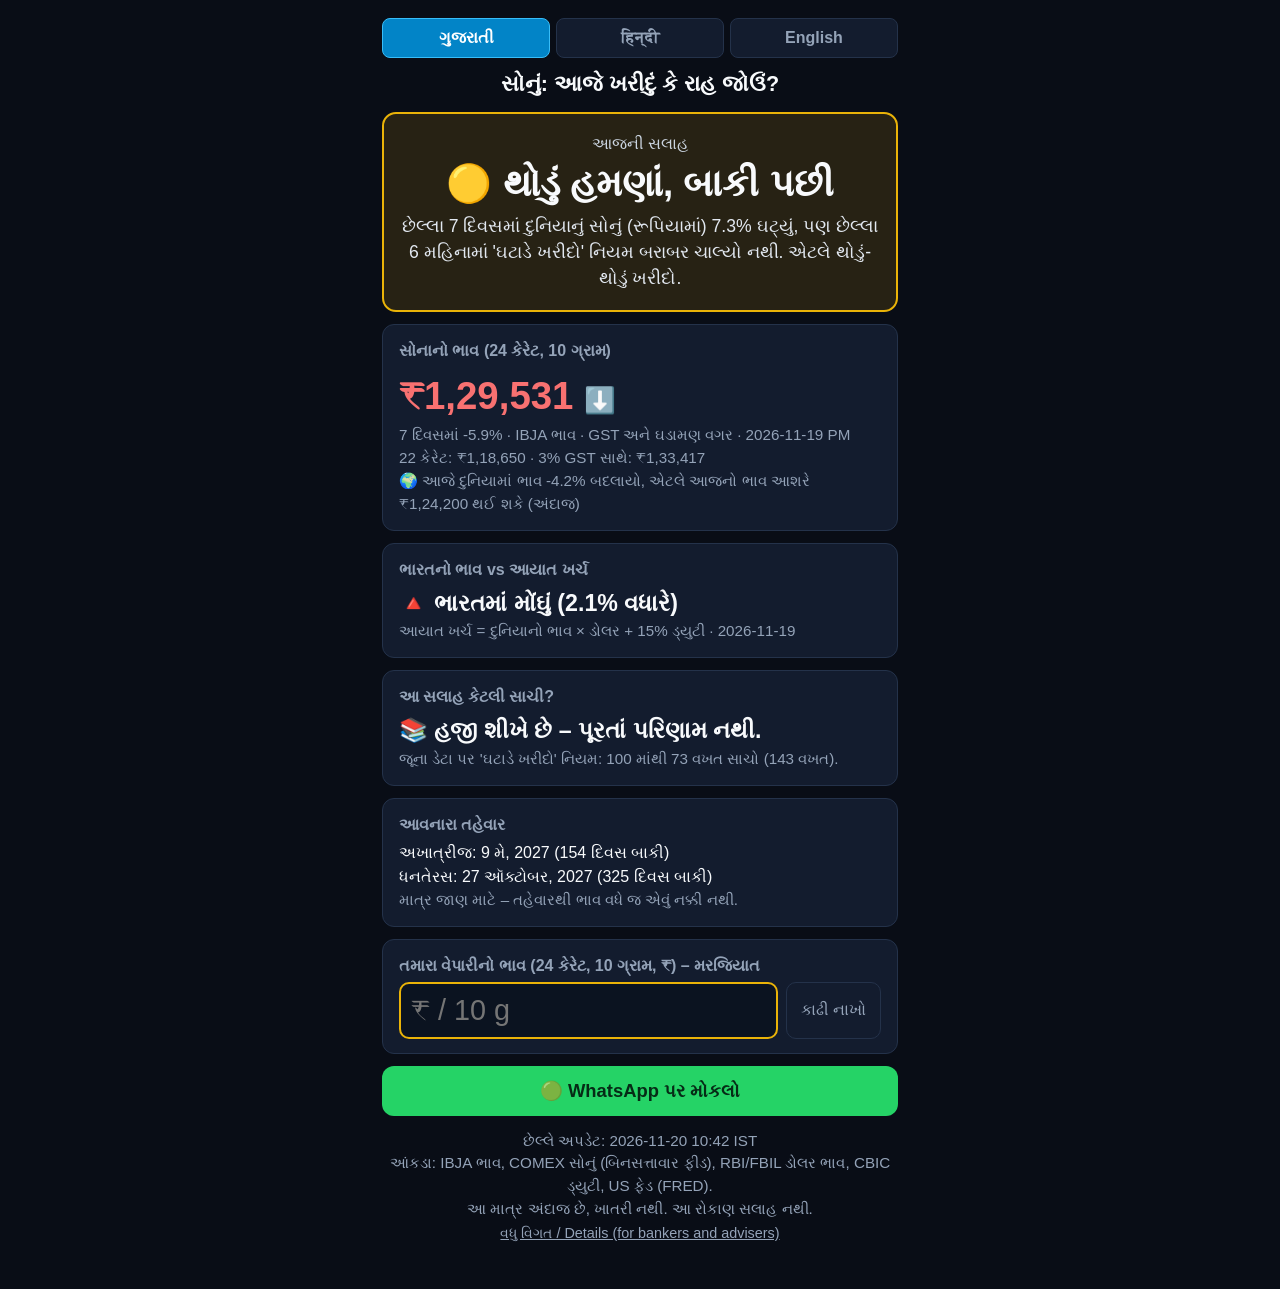
==== index.html @ 849dfb8c "Gold Desk: Surat/Gujarat gold buy-now-or-wait advice — IBJA + COMEX + official duty, Gujarati main s" ====
<!DOCTYPE html>
<html lang="gu">
<head>
<meta charset="UTF-8"><meta name="viewport" content="width=device-width, initial-scale=1.0">
<meta name="theme-color" content="#090d16">
<title>સોનું: આજે ખરીદું કે રાહ જોઉં? · Gold Desk</title>
<link rel="icon" href="data:image/svg+xml,%3Csvg xmlns=%22http://www.w3.org/2000/svg%22 viewBox=%220 0 100 100%22%3E%3Ctext y=%22.9em%22 font-size=%2290%22%3E%F0%9F%AA%99%3C/text%3E%3C/svg%3E">
<link rel="stylesheet" href="assets/style.css">

</head>
<body>
<!-- MAIN SCREEN (simple, Gujarati by default) -->
<main id="simple" class="simple">
  <div class="langs" id="langs"><button data-l="gu">ગુજરાતી</button><button data-l="hi">हिन्दी</button><button data-l="en">English</button></div>
  <h1 class="s-title" id="s-title"></h1>
  <section class="answer" id="answer"><div class="a-label" id="a-today"></div><div class="a-main" id="a-main">…</div><div class="a-reason" id="a-reason"></div></section>
  <section class="tile"><div class="t-label" id="p-title"></div><div class="t-big" id="p-big">…</div><div class="t-sub" id="p-sub"></div><div class="t-sub" id="p-sub2"></div><div class="t-sub" id="p-ind"></div></section>
  <section class="tile"><div class="t-label" id="i-title"></div><div class="t-mid" id="i-main">…</div><div class="t-sub" id="i-sub"></div></section>
  <section class="tile"><div class="t-label" id="h-title"></div><div class="t-mid" id="h-main">…</div><div class="t-sub" id="h-sub"></div></section>
  <section class="tile"><div class="t-label" id="f-title"></div><div class="t-sub" id="f-main" style="font-size:1rem;color:var(--text)"></div><div class="t-sub" id="f-sub"></div></section>
  <section class="tile"><label class="t-label" for="q-input" id="q-label"></label>
    <div class="q-row"><input id="q-input" type="number" inputmode="decimal" min="30000" max="400000" step="10" placeholder="₹ / 10 g"><button class="q-clear" id="q-clear"></button></div>
    <div class="t-sub" id="q-res"></div></section>
  <div class="actions"><button class="wa" id="wa-btn"></button><button class="speak" id="speak-btn" style="display:none"></button></div>
  <p class="t-sub center" id="s-updated"></p>
  <p class="t-sub center" id="s-src"></p>
  <p class="t-sub center" id="s-disc"></p>
  <p class="center"><a href="#details" id="details-link" class="details-link"></a></p>
</main>

<!-- DETAILS (English, for bankers and advisers) -->
<div class="container" id="details" style="display:none">
<header>
  <h1>Gold Desk · Surat/Gujarat <small>Details for bankers and advisers: data, formulas, rules, learning loop. <a href="#" id="back-link">← main screen</a> · <a href="methodology.html">methodology</a></small></h1>
  <div class="meta"><div id="meta-data">Loading data…</div><div id="meta-model"></div></div>
</header>
<div class="tabs" id="tabs">
  <button class="tab active" data-s="today">1. Today</button>
  <button class="tab" data-s="landed">2. Import cost &amp; premium</button>
  <button class="tab" data-s="rules">3. Buy now or wait (your rules)</button>
  <button class="tab" data-s="trend">4. Trends &amp; forecast</button>
  <button class="tab" data-s="track">5. Track record &amp; learning</button>
  <button class="tab" data-s="sources">6. Sources &amp; formulas</button>
</div>
<div id="err" class="warn" style="display:none"></div>
<div class="screen active" id="s-today"></div>
<div class="screen" id="s-landed"></div>
<div class="screen" id="s-rules"></div>
<div class="screen" id="s-trend"></div>
<div class="screen" id="s-track"></div>
<div class="screen" id="s-sources"></div>
<p class="sub" style="margin-top:16px">Public data only. Your own entries stay in this browser (localStorage) and are never uploaded. Decision support for timing physical gold purchases; not investment advice and not a recommendation to trade MCX futures, ETFs or any financial product. Legend: <span class="pill p-live">live</span> auto-fetched market data · <span class="pill p-unofficial">unofficial</span> public but unofficial feed · <span class="pill p-official">official</span> government/RBI/Fed data · <span class="pill p-est">estimate</span> calculated by the app · <span class="pill p-input">your input</span> · <span class="pill p-assume">assumption</span> editable default · <span class="pill p-none">no live source</span></p>
</div>
<script src="assets/i18n.js"></script>
<script src="assets/app.js"></script>
</body>
</html>
---- assets/style.css ----
:root{--bg:#090d16;--card:#131c2e;--hover:#1a273e;--text:#f8fafc;--muted:#94a3b8;--blue:#38bdf8;--green:#22c55e;--yellow:#eab308;--red:#ef4444;--purple:#a855f7;--border:#24324a}
*{box-sizing:border-box;margin:0;padding:0;font-family:-apple-system,BlinkMacSystemFont,"Segoe UI",Roboto,Helvetica,Arial,sans-serif}
body{background:var(--bg);color:var(--text);line-height:1.5;padding:14px}
.container{max-width:1300px;margin:0 auto}
header{display:flex;justify-content:space-between;align-items:center;gap:12px;flex-wrap:wrap;padding-bottom:12px;border-bottom:1px solid var(--border);margin-bottom:14px}
h1{font-size:1.25rem}h1 small{display:block;font-size:.8rem;color:var(--muted);font-weight:400}
.meta{font-size:.8rem;color:var(--muted);text-align:right}
.tabs{display:flex;gap:6px;overflow-x:auto;padding-bottom:10px;margin-bottom:14px;border-bottom:1px solid var(--border)}
.tab{background:transparent;border:1px solid transparent;color:var(--muted);padding:8px 12px;border-radius:6px;font-size:.84rem;font-weight:600;cursor:pointer;white-space:nowrap}
.tab:hover{color:var(--text);background:var(--hover)}.tab.active{color:#fff;background:#0284c7;border-color:var(--blue)}
.screen{display:none}.screen.active{display:block}
.grid{display:grid;grid-template-columns:repeat(auto-fit,minmax(240px,1fr));gap:12px;margin-bottom:14px}
.grid2{display:grid;grid-template-columns:repeat(auto-fit,minmax(420px,1fr));gap:14px;margin-bottom:14px}
@media(max-width:520px){.grid2{grid-template-columns:1fr}}
.card{background:var(--card);border:1px solid var(--border);border-radius:8px;padding:16px}
.ct{font-size:.82rem;font-weight:700;color:var(--muted);text-transform:uppercase;letter-spacing:.4px;margin-bottom:10px;display:flex;justify-content:space-between;gap:8px;align-items:center}
.big{font-size:1.6rem;font-weight:700}.big small{font-size:.85rem;color:var(--muted);font-weight:400}
.sub{font-size:.78rem;color:var(--muted)}
table{width:100%;border-collapse:collapse;font-size:.84rem;margin-top:6px}
th{background:#0b1320;color:var(--muted);font-weight:600;padding:7px 8px;border-bottom:1px solid var(--border);text-align:left}
td{padding:7px 8px;border-bottom:1px solid var(--border);vertical-align:top}
tr:hover td{background:var(--hover)}
.pill{display:inline-block;font-size:.68rem;font-weight:700;padding:2px 7px;border-radius:10px;text-transform:uppercase;letter-spacing:.3px;border:1px solid}
.p-live{color:#4ade80;border-color:#22c55e;background:rgba(34,197,94,.12)}
.p-official{color:#7dd3fc;border-color:#38bdf8;background:rgba(56,189,248,.12)}
.p-input{color:#fde047;border-color:#eab308;background:rgba(234,179,8,.12)}
.p-assume{color:#fdba74;border-color:#f97316;background:rgba(249,115,22,.12)}
.p-est{color:#d8b4fe;border-color:#a855f7;background:rgba(168,85,247,.12)}
.p-stale,.p-none{color:#94a3b8;border-color:#475569;background:rgba(71,85,105,.2)}
.p-bad{color:#f87171;border-color:#ef4444;background:rgba(239,68,68,.12)}
.grey{color:#64748b;font-style:italic}
.up{color:#4ade80}.down{color:#f87171}.flat{color:#fde047}
.src{font-size:.72rem;color:var(--muted)}.src a{color:var(--blue)}
a{color:var(--blue)}
input[type=number],input[type=text],input[type=date],select{background:#0b1320;color:var(--text);border:1px solid #eab308;border-radius:4px;padding:4px 6px;font-size:.84rem;width:100px}
input.assume{border-color:#f97316}
input[type=range]{width:100%;accent-color:var(--blue)}
.row{display:flex;justify-content:space-between;align-items:center;gap:8px;margin-bottom:8px;font-size:.84rem}
.box{background:#0b1320;border-radius:6px;padding:12px;margin-bottom:10px}
.note{font-size:.8rem;color:#cbd5e1;background:rgba(56,189,248,.07);border-left:3px solid var(--blue);padding:8px 10px;border-radius:4px;margin-bottom:12px}
.warn{font-size:.8rem;color:#fde68a;background:rgba(234,179,8,.08);border-left:3px solid var(--yellow);padding:8px 10px;border-radius:4px;margin-bottom:12px}
.formula{font-family:ui-monospace,Menlo,Consolas,monospace;font-size:.76rem;color:#cbd5e1;background:#0b1320;padding:8px;border-radius:4px;white-space:pre-wrap;margin-top:6px}
details summary{cursor:pointer;font-size:.8rem;color:var(--blue);margin-top:6px}
button.btn{background:#0284c7;color:#fff;border:0;border-radius:5px;padding:6px 12px;font-size:.82rem;font-weight:600;cursor:pointer}
button.btn.ghost{background:transparent;border:1px solid var(--border);color:var(--muted)}
.call{font-size:1.15rem;font-weight:700}
svg.spark{vertical-align:middle}
.legend{font-size:.74rem;color:var(--muted);display:flex;gap:10px;flex-wrap:wrap;margin-top:4px}
/* main simple screen: mobile first */
.simple{max-width:520px;margin:0 auto;padding:4px 2px 30px}
.langs{display:flex;gap:6px;justify-content:center;margin-bottom:10px}
.langs button{flex:1;font-size:1rem;padding:10px 6px;border-radius:8px;border:1px solid var(--border);background:var(--card);color:var(--muted);font-weight:700}
.langs button.on{background:#0284c7;color:#fff;border-color:var(--blue)}
.s-title{font-size:1.35rem;text-align:center;margin:6px 0 12px}
.answer{border-radius:14px;padding:18px 16px;text-align:center;margin-bottom:12px;border:2px solid}
.answer.buy{background:rgba(34,197,94,.14);border-color:#22c55e}.answer.wait{background:rgba(239,68,68,.13);border-color:#ef4444}.answer.small{background:rgba(234,179,8,.13);border-color:#eab308}
.a-label{font-size:1rem;color:#cbd5e1}.a-main{font-size:2.3rem;font-weight:800;line-height:1.2;margin:6px 0}.a-reason{font-size:1.1rem;color:#e2e8f0}
.tile{background:var(--card);border:1px solid var(--border);border-radius:12px;padding:14px 16px;margin-bottom:12px}
.t-label{display:block;font-size:1rem;color:var(--muted);font-weight:700;margin-bottom:4px}
.t-big{font-size:2.4rem;font-weight:800}.t-mid{font-size:1.45rem;font-weight:800}.t-sub{font-size:.95rem;color:var(--muted)}
.center{text-align:center}
.q-row{display:flex;gap:8px}
.q-row input{flex:1;font-size:1.8rem;padding:10px;border-radius:10px;border:2px solid #eab308;background:#0b1320;color:#fff;width:100%}
.q-clear{font-size:1rem;padding:0 14px;border-radius:10px;border:1px solid var(--border);background:transparent;color:var(--muted)}
.actions{display:flex;gap:10px;margin:6px 0 14px}
.actions button{flex:1;font-size:1.15rem;font-weight:800;padding:14px;border-radius:12px;border:0;cursor:pointer}
.wa{background:#25d366;color:#062b16}.speak{background:#334155;color:#fff}
.details-link{font-size:.9rem;color:var(--muted)}
details.aud{display:inline-block}details.aud summary{list-style:none;cursor:pointer;color:inherit;font-size:inherit;margin:0;border-bottom:1px dotted #64748b}
details.aud summary::-webkit-details-marker{display:none}
.audbox{font-size:.74rem;font-weight:400;color:#cbd5e1;background:#0b1320;border:1px solid var(--border);border-radius:6px;padding:8px;margin-top:4px;max-width:440px;line-height:1.45}
.p-unofficial{color:#fbbf24;border-color:#f59e0b;background:rgba(245,158,11,.12)}
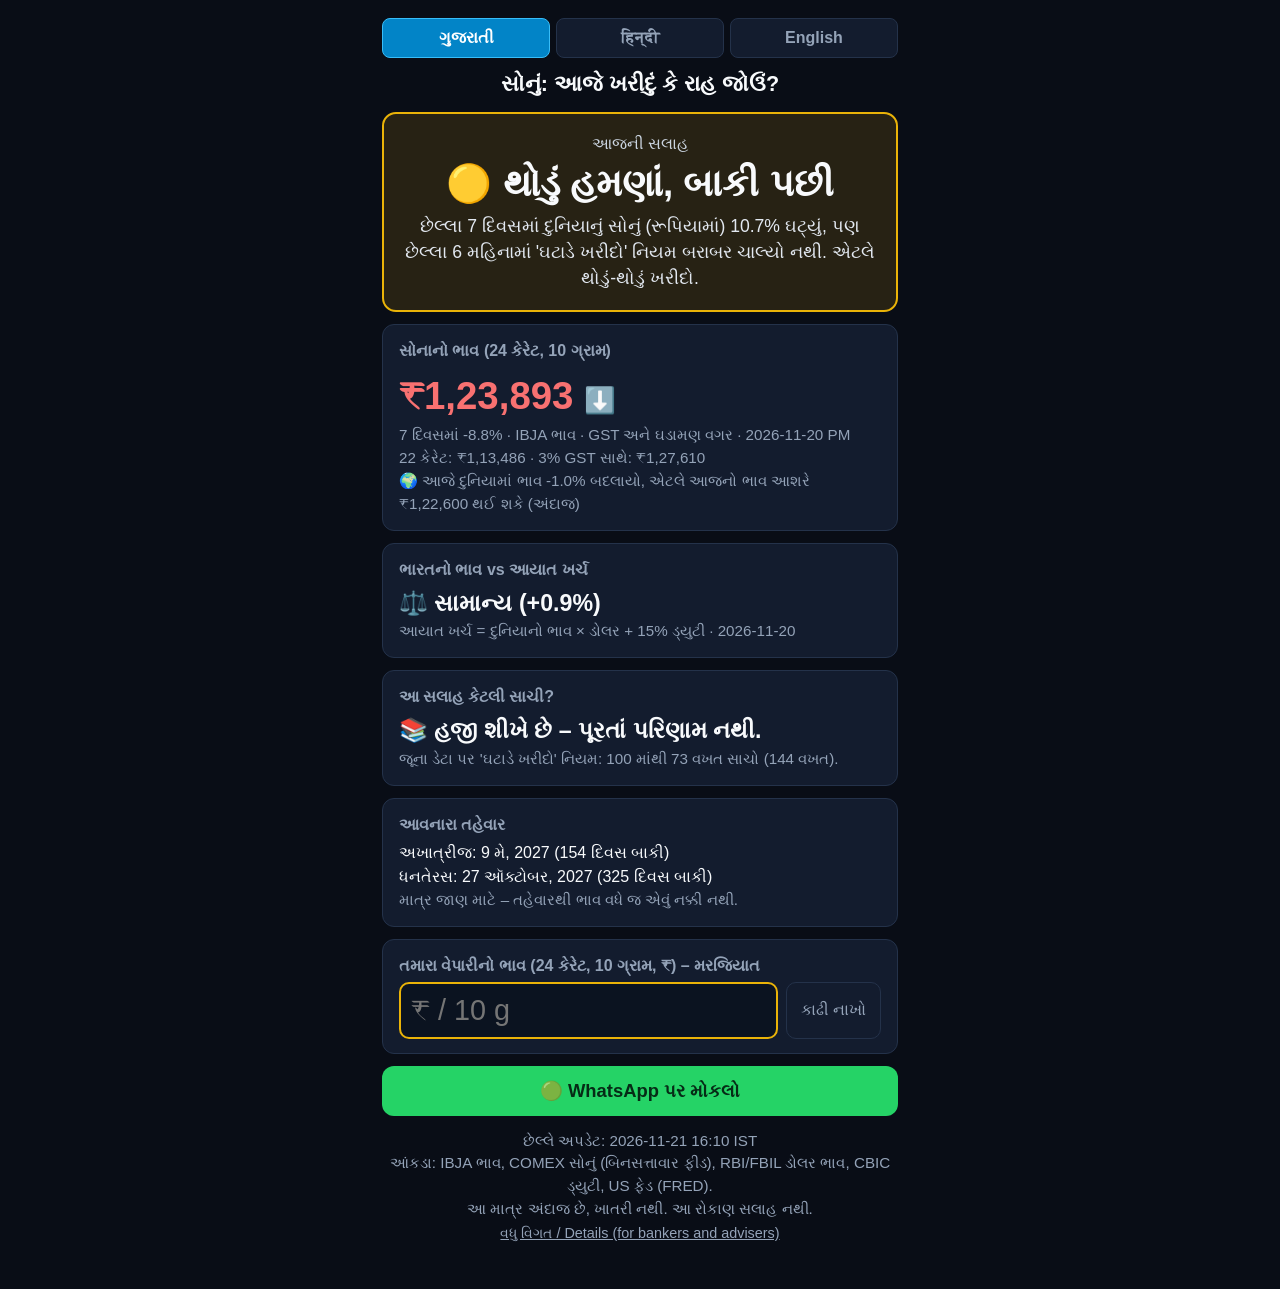
==== commit 3177bdc5: "Technical view: back-tested chart indicators, support/resistance and 7-day range (tab 7, gu/hi/en); " ====
--- a/index.html
+++ b/index.html
@@ -41,6 +41,7 @@
   <button class="tab" data-s="trend">4. Trends &amp; forecast</button>
   <button class="tab" data-s="track">5. Track record &amp; learning</button>
   <button class="tab" data-s="sources">6. Sources &amp; formulas</button>
+  <button class="tab" data-s="technical">7. ટેકનિકલ સંકેત · Technical view</button>
 </div>
 <div id="err" class="warn" style="display:none"></div>
 <div class="screen active" id="s-today"></div>
@@ -49,6 +50,7 @@
 <div class="screen" id="s-trend"></div>
 <div class="screen" id="s-track"></div>
 <div class="screen" id="s-sources"></div>
+<div class="screen" id="s-technical"></div>
 <p class="sub" style="margin-top:16px">Public data only. Your own entries stay in this browser (localStorage) and are never uploaded. Decision support for timing physical gold purchases; not investment advice and not a recommendation to trade MCX futures, ETFs or any financial product. Legend: <span class="pill p-live">live</span> auto-fetched market data · <span class="pill p-unofficial">unofficial</span> public but unofficial feed · <span class="pill p-official">official</span> government/RBI/Fed data · <span class="pill p-est">estimate</span> calculated by the app · <span class="pill p-input">your input</span> · <span class="pill p-assume">assumption</span> editable default · <span class="pill p-none">no live source</span></p>
 </div>
 <script src="assets/i18n.js"></script>
